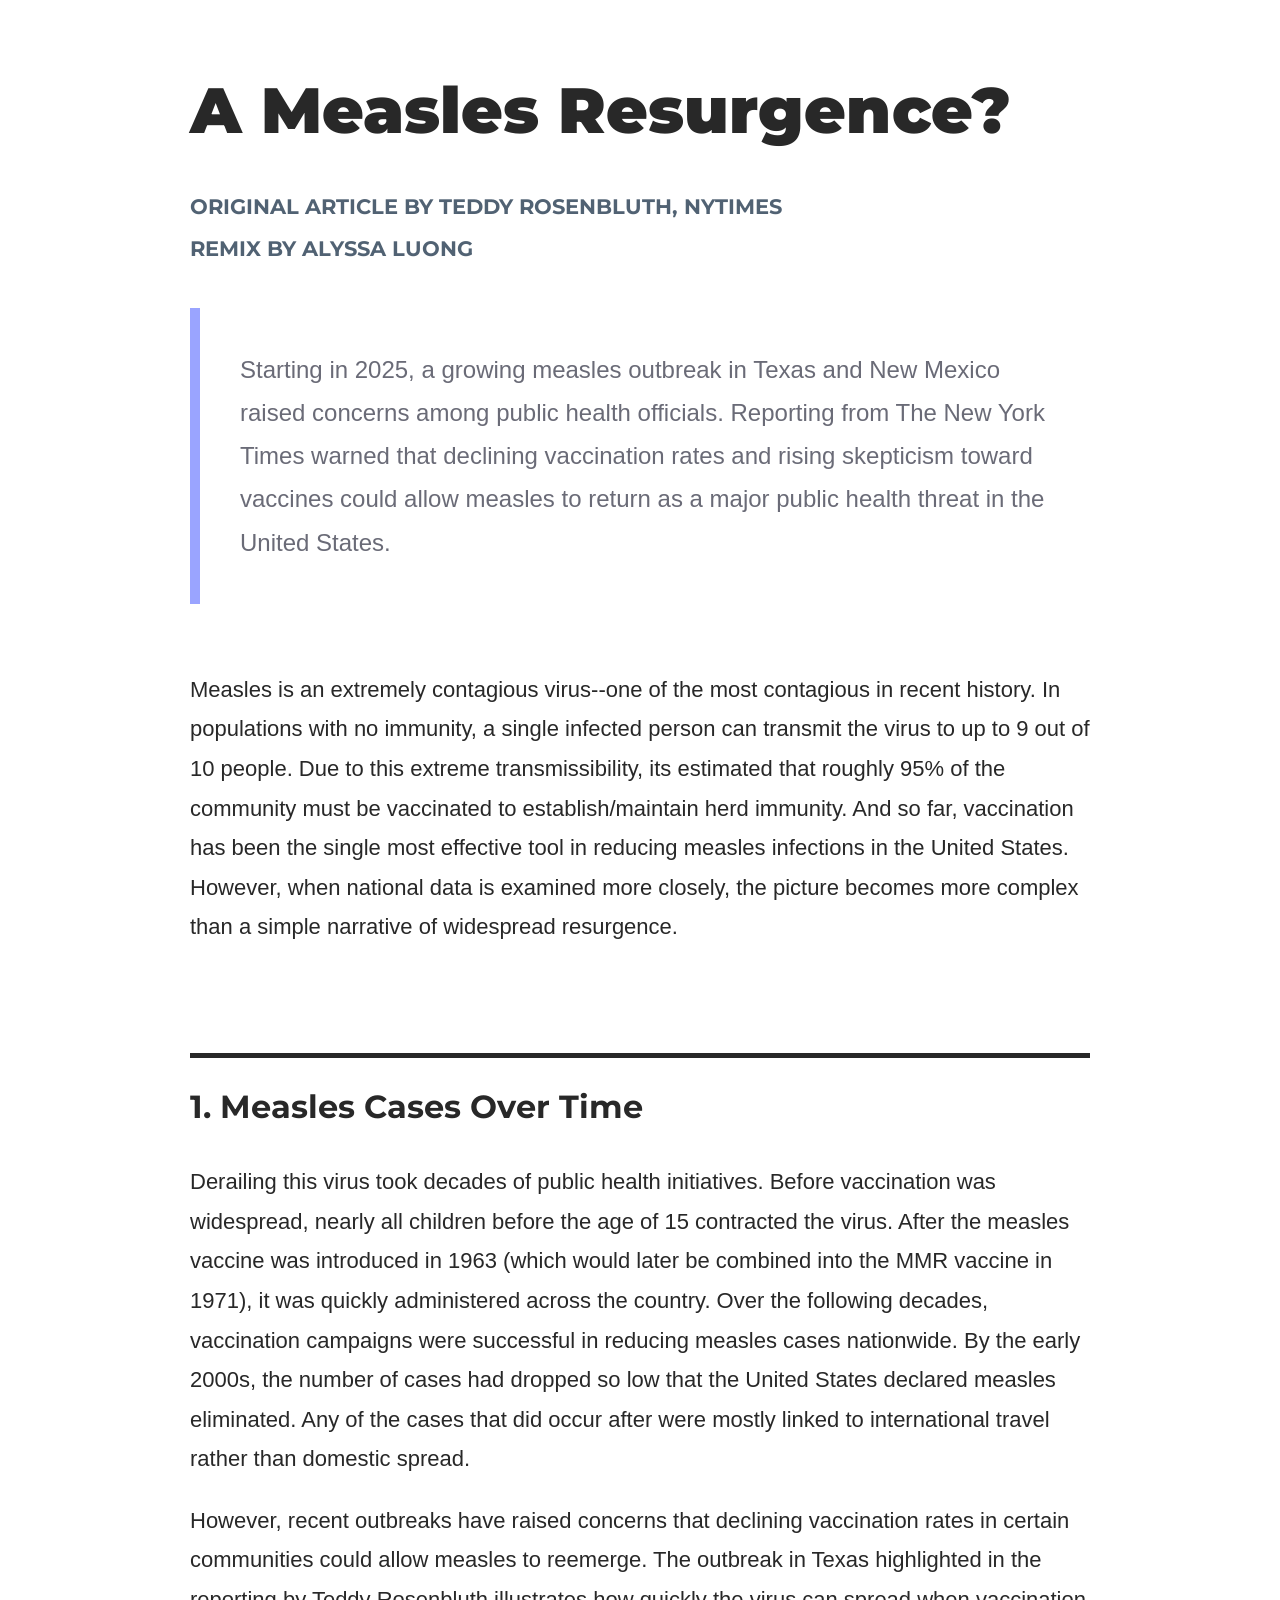
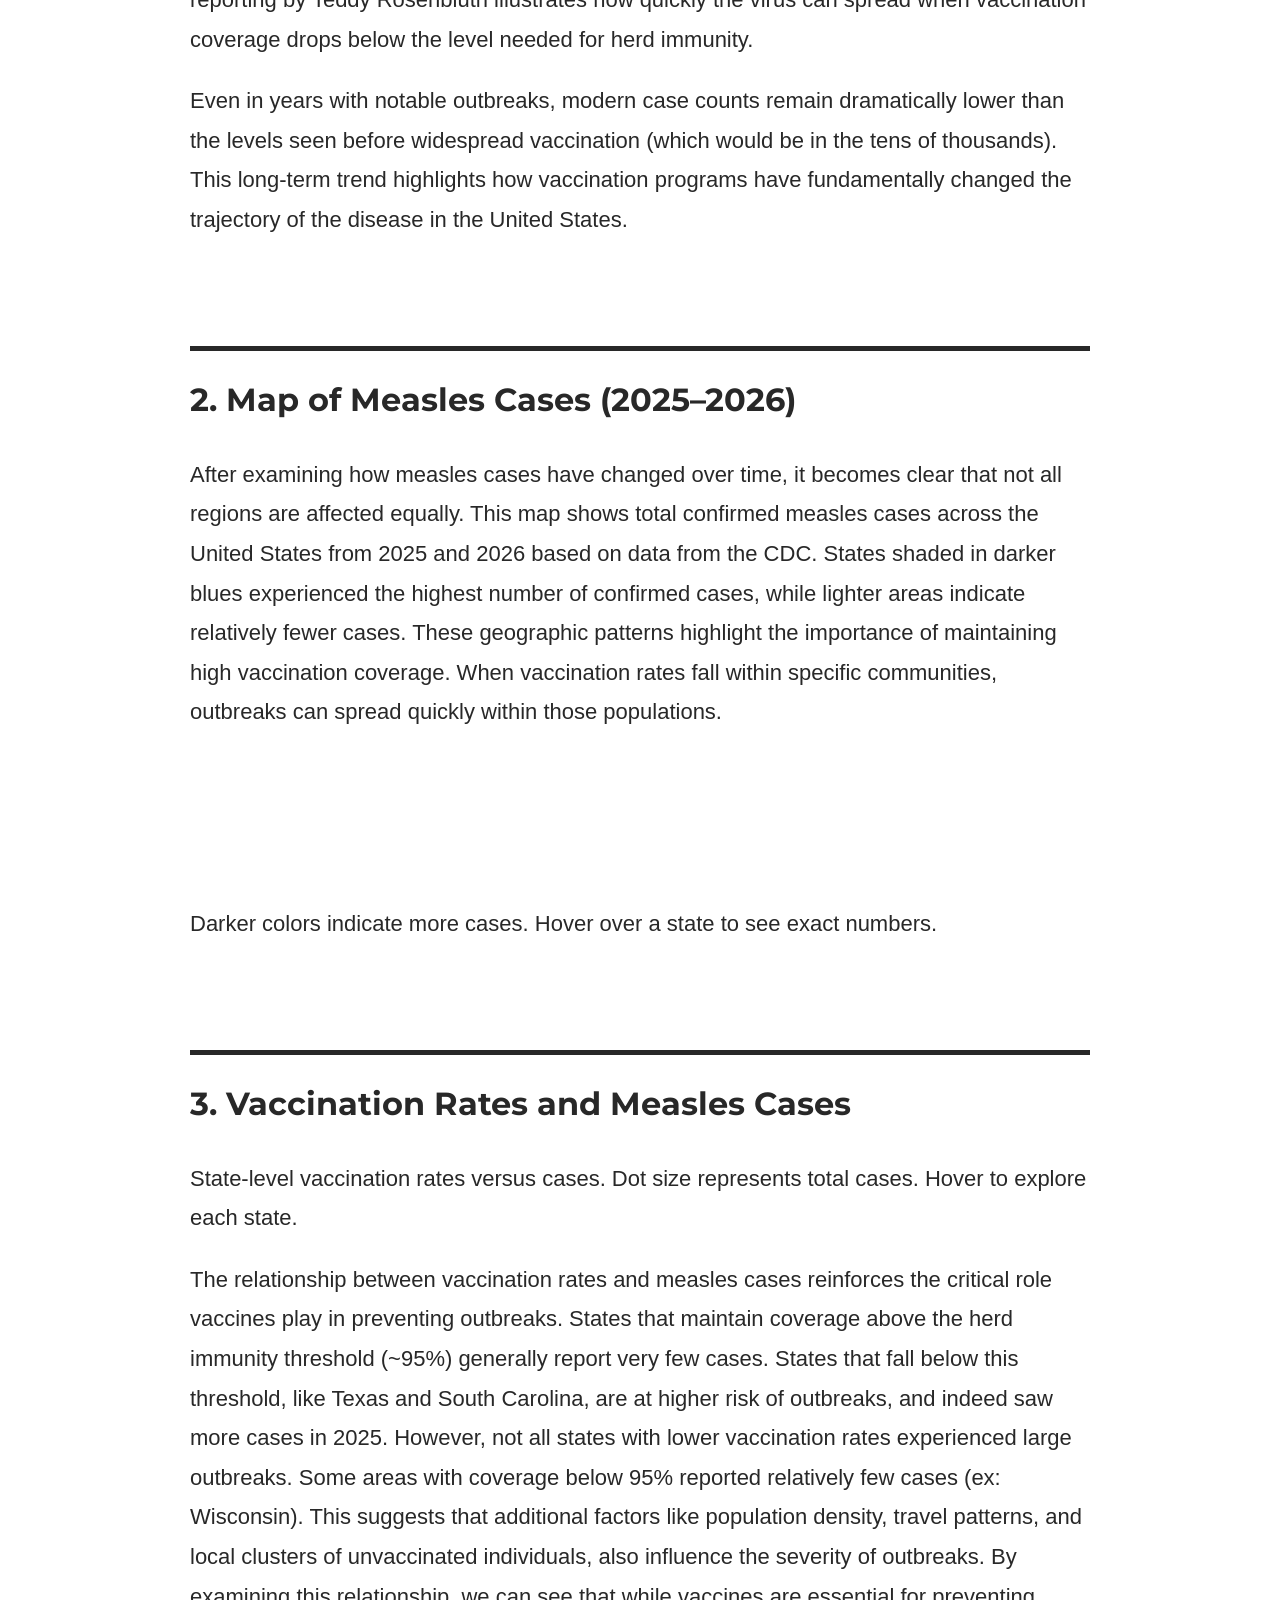
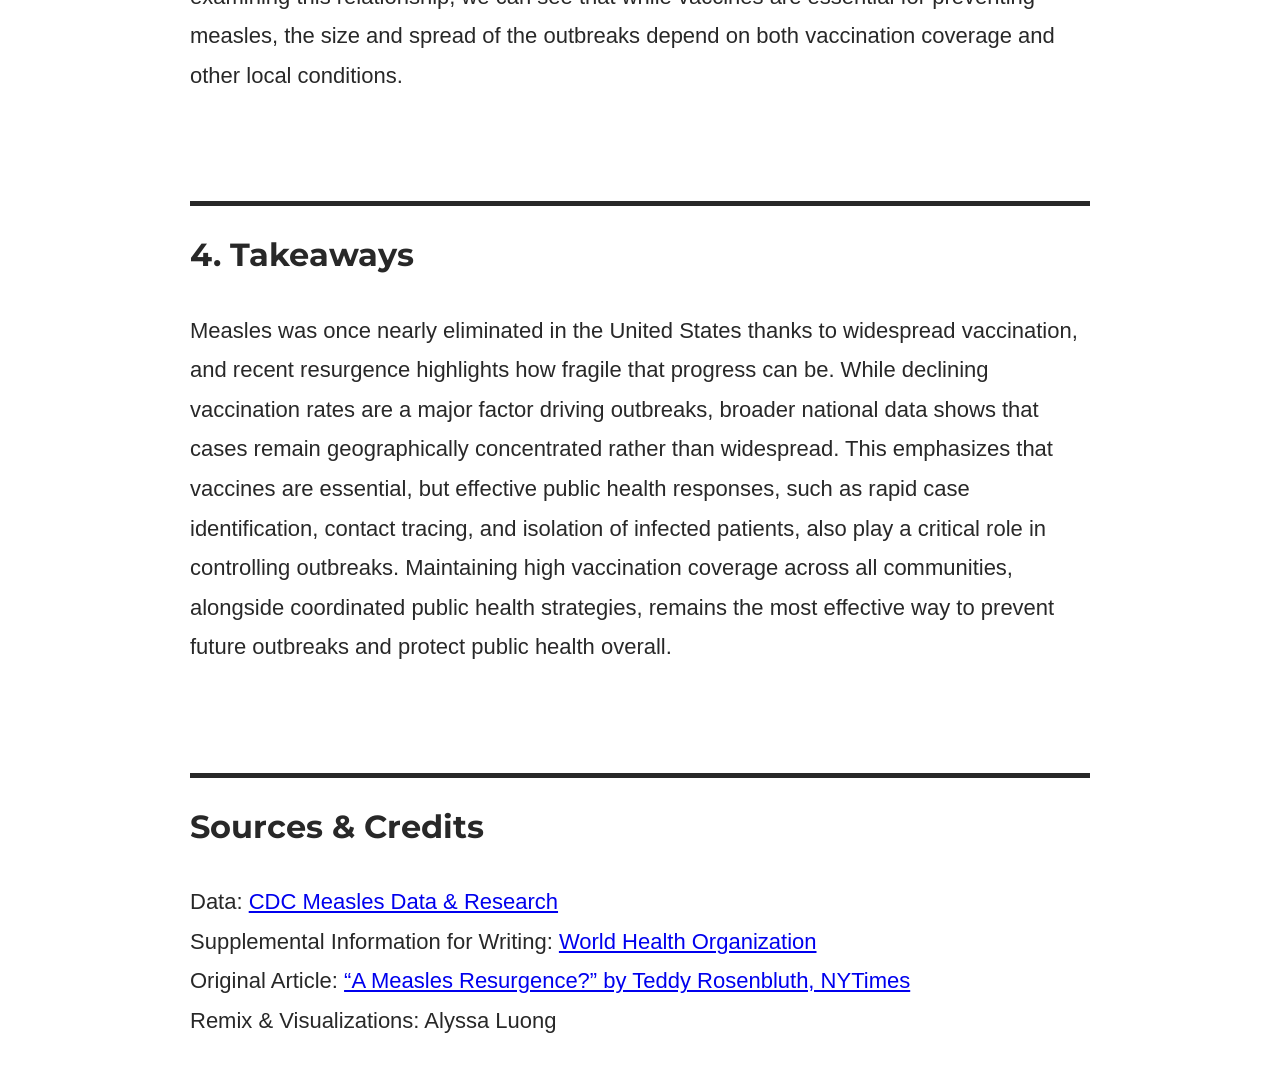
==== measles.html @ c7411b9a "Add files via upload" ====
<!DOCTYPE html>
<html lang="en">
<head>
<meta charset="UTF-8">
<title>A Measles Resurgence?</title>
<link rel="stylesheet" href="styles.css">

<!-- Load D3.js -->
<script src="https://d3js.org/d3.v7.min.js"></script>
<script src="https://d3js.org/d3-scale-chromatic.v1.min.js"></script>
<script src="https://d3js.org/d3-geo-projection.v2.min.js"></script>
<link rel="preconnect" href="https://fonts.googleapis.com">
<link rel="preconnect" href="https://fonts.gstatic.com" crossorigin>
<link href="https://fonts.googleapis.com/css2?family=Lora:ital,wght@0,400..700;1,400..700&family=Montserrat:wght@700;900&display=swap" rel="stylesheet">
<link rel="preconnect" href="https://fonts.googleapis.com">
<link rel="preconnect" href="https://fonts.gstatic.com" crossorigin>
<link href="https://fonts.googleapis.com/css2?family=Varela+Round&display=swap" rel="stylesheet">
</head>
<body>

<header>
  <h1>A Measles Resurgence?</h1>
  <h3>Original Article by Teddy Rosenbluth, NYTimes</h3>
  <h3>Remix by Alyssa Luong</h3>

  <!-- Introduction -->

  <p>Starting in 2025, a growing measles outbreak in Texas and New Mexico raised concerns among public health officials.
    Reporting from The New York Times warned that declining vaccination rates and rising skepticism toward vaccines could allow measles to
     return as a major public health threat in the United States.</p>
</header>
<section>
  <p>
  Measles is an extremely contagious virus--one of the most contagious in recent history. In populations with no immunity, a single infected person
  can transmit the virus to up to 9 out of 10 people. Due to this extreme transmissibility, its estimated that roughly 95% of the community must 
  be vaccinated to establish/maintain herd immunity.  And so far, vaccination has been the single most effective tool in reducing measles infections in the United States.  

  However, when national data is examined more closely, the picture becomes more complex than a simple narrative of widespread resurgence.</p>
</section>


<!-- Section 1: visualization 1 -->
<section>
  <h2>1. Measles Cases Over Time</h2>
  <div id="linechart"></div>
  <div id ="tooltip1"></div>
  
  <p>Derailing this virus took decades of public health initiatives. Before vaccination was widespread, nearly all children before the age of 15 contracted the virus. 
    After the measles vaccine was introduced in 1963 (which would later be combined into the MMR vaccine in 1971), it was quickly administered across the country. Over the 
    following decades, vaccination campaigns were successful in reducing measles cases nationwide. By the early 2000s, the number of cases had dropped so low that the 
    United States declared measles eliminated. Any of the cases that did occur after were mostly linked to international travel rather than domestic spread.


    <p>However, recent outbreaks have raised concerns that declining vaccination rates in certain communities could allow measles to reemerge.
      The outbreak in Texas highlighted in the reporting by Teddy Rosenbluth illustrates how quickly the virus can spread when vaccination coverage 
      drops below the level needed for herd immunity.</p>

      <p>Even in years with notable outbreaks, modern case counts remain dramatically lower than the levels seen before widespread vaccination (which would be in the tens of thousands). 
        This long-term trend highlights how vaccination programs have fundamentally changed the trajectory of the disease in the United States.</p>
</section>


<!-- Section 2: visualization 2 -->
<section>
  <h2>2. Map of Measles Cases (2025–2026)</h2>
  <p>After examining how measles cases have changed over time, it becomes clear that not all regions are affected equally. This map shows total confirmed measles cases across the United States from 2025 and 2026 based on data from the CDC. 
    States shaded in darker blues experienced the highest number of confirmed cases, while lighter areas indicate relatively fewer cases. These geographic patterns highlight the importance of maintaining high vaccination coverage. 
    When vaccination rates fall within specific communities, outbreaks can spread quickly within those populations.

     
  <svg id="map"></svg>
  <div id = "tooltip2"></div>

  <p>Darker colors indicate more cases. Hover over a state to see exact numbers.</p>
  </section>

<!-- Section 3: visualization 3 -->
<section>
  <h2>3. Vaccination Rates and Measles Cases</h2>
  <p>State-level vaccination rates versus cases. Dot size represents total cases. Hover to explore each state.</p>
  <div id="vaccineChart"></div>
  <div id="tooltip3"></div>
  <p>The relationship between vaccination rates and measles cases reinforces the critical role vaccines play in preventing outbreaks. States that maintain coverage above the herd immunity threshold (~95%) generally report very few cases. 
    States that fall below this threshold, like Texas and South Carolina, are at higher risk of outbreaks, and indeed saw more cases in 2025. However, not all states with lower vaccination rates experienced large outbreaks. Some areas with 
    coverage below 95% reported relatively few cases (ex: Wisconsin). This suggests that additional factors like population density, travel patterns, and local clusters of unvaccinated individuals, also influence the severity of outbreaks. By examining this 
    relationship, we can see that while vaccines are essential for preventing measles, the size and spread of the outbreaks depend on both vaccination coverage and other local conditions.</p>
</section>


<!-- Conclusion -->
<section>
  <h2>4. Takeaways</h2>
  <p> Measles was once nearly eliminated in the United States thanks to widespread vaccination, and recent resurgence highlights how fragile that progress can be.
     While declining vaccination rates are a major factor driving outbreaks, broader national data shows that cases remain geographically concentrated rather than widespread. This emphasizes 
    that vaccines are essential, but effective public health responses, such as rapid case identification, contact tracing, and isolation of infected patients, also play a critical role in 
    controlling outbreaks. Maintaining high vaccination coverage across all communities, alongside coordinated public health strategies, remains the most effective way to prevent future outbreaks 
    and protect public health overall.</p>
  </section>

<!-- Sources -->
<section>
  <h2>Sources & Credits</h2>
  <p>
    Data: <a href="https://www.cdc.gov/measles/data-research/index.html">
    CDC Measles Data & Research
  </a><br>
   Supplemental Information for Writing: <a href="https://www.who.int/news-room/fact-sheets/detail/measles">
    World Health Organization
  </a><br>
    Original Article: <a href="https://www.nytimes.com/2025/03/17/briefing/measles-outbreak-texas.html">“A Measles Resurgence?” by Teddy Rosenbluth, NYTimes</a> <br>
    Remix & Visualizations: Alyssa Luong
  </p>
</section>


<!-- FIRST VISUALIZATION = line chart cases overtime -->
<script>
const margin = {top:50, right:50, bottom:90, left:60},
      width1 = 800 - margin.left - margin.right,
      height1 = 600 - margin.top - margin.bottom;

// SVG
const svg = d3.select("#linechart")
  .append("svg")
  .attr("width", width1 + margin.left + margin.right)
  .attr("height", height1 + margin.top + margin.bottom)
  .append("g")
  .attr("transform", `translate(${margin.left},${margin.top})`);

// create tooltip (hover over dots)
const tooltip1 = d3.select("#tooltip1");

// Load CSV
d3.csv("yearly_cases.csv").then(function(data){

  // Convert to numbers
  data.forEach(d => {
    d.year = +d.year;
    d.cases = +d.cases;
  });

  // Sort by year ascending order
  data.sort((a,b) => a.year - b.year);

  // set axes
  const x = d3.scaleLinear()
    .domain([d3.min(data, d => d.year), d3.max(data, d=> d.year)])
    .range([0, width1]);

  const y = d3.scaleLinear()
    .domain([0, d3.max(data, d => d.cases)])
    .range([height1, 0]);

  svg.append("g")
    .attr("transform", `translate(0,${height1})`)
    .call(d3.axisBottom(x).tickFormat(d3.format("d")));

  svg.append("g")
    .call(d3.axisLeft(y));

  // set axes titles

  // x axis = year
 svg.append("text")
   .attr("x", width1 / 2)         
   .attr("y", height1 + 50)   
   .attr("text-anchor", "middle")
   .style("font-size", "16px")
   .text("Year");

   // y axis == # cases
svg.append("text")
   .attr("transform", "rotate(-90)") 
   .attr("x", -height1 / 2)       
   .attr("y", -45)                  
   .attr("text-anchor", "middle")   
   .style("font-size", "16px")
   .text("Number of Measles Cases");
  

   //drawing the line 
  const line = d3.line()
    .x(d => x(d.year))
    .y(d => y(d.cases));

  svg.append("path")
    .datum(data)
    .attr("fill","none")
    .attr("stroke","#f5a6ff")
    .attr("stroke-width",3)
    .attr("d", line);

  // Dots + Tooltip interactions!
  svg.selectAll("circle")
  .data(data)
  .enter()
  .append("circle")
    .attr("cx", function(d) { return x(d.year); })
    .attr("cy", function(d) { return y(d.cases); })
    .attr("r", 5)
    .attr("fill", "#f5a6ff")
    
    .on("mouseover", function(event, d) {
      d3.select(this).attr("r", 8);
      tooltip1.style("opacity", 1)
        .html("Year: " + d.year + "<br>Cases: " + d.cases)
        .style("left", (event.pageX + 10) + "px")
        .style("top", (event.pageY - 20) + "px");
    })
    .on("mousemove", function(event) {
      tooltip1.style("left", (event.pageX + 10) + "px")
              .style("top", (event.pageY - 20) + "px");
    })
    .on("mouseout", function(event, d) {
      d3.select(this).attr("r", 5);
      tooltip1.style("opacity", 0);
    });

});
</script>


<!-- SECOND VISUALIZATION = mapping cases across US -->
<script>
const width2 = 800;
const height2 = 600;

var svg2 = d3.select("#map")
  .attr("width", width2)
  .attr("height", height2);


  //setting up map projection
const projection = d3.geoAlbersUsa()
  .translate([width2 / 2, height2 / 2])
  .scale(1000);

const path = d3.geoPath().projection(projection);

// Color grading based on amount of cases
var colorScale = d3.scaleThreshold()
  .domain([1, 10, 50, 100, 300, 600, 1000])
  .range(d3.schemeBlues[7]);

const tooltip2 = d3.select("#tooltip2");

//loading map + measles case data
d3.json("us_states.json").then(function(geoData) {
  d3.csv("us_measles.csv").then(function(measlesData) {

    svg2.selectAll("path")
      .data(geoData.features)
      .enter()
      .append("path")
        .attr("d", path)
        .attr("stroke", "#fff")
        .attr("stroke-width", 1)
        .attr("class", d => "map-state " + d.properties.NAME.replace(/\s+/g,""))
        .attr("fill", function(d){
      

          //filter and color by each state
          const stateData = measlesData.find(s => s.Location === d.properties.NAME);
          const totalCases = stateData ? (+stateData["2025"] + +stateData["2026"]) : 0;
          return colorScale(totalCases);
        })

      //adding interaction, highlight + tooltip num of cases

      //hover on
      .on("mouseover", function(event, d){
        const stateData = measlesData.find(s => s.Location === d.properties.NAME);
    
        d3.select(this).attr("stroke","#6c5ce7").attr("stroke-width",3);

        tooltip2.style("opacity", 1)
          .html(
            `<strong>${d.properties.NAME}</strong><br>
            2025 Cases: ${stateData["2025"]}<br>
            2026 Cases: ${stateData["2026"]}<br>
            <strong>Total: ${+stateData["2025"] + +stateData["2026"]}</strong>`
          )
          .style("left", (event.pageX+15)+"px")
          .style("top", (event.pageY-25)+"px");

        d3.selectAll(".scatter-dot." + d.properties.NAME.replace(/\s+/g,""))
          .attr("fill","lightblue")
          .attr("r", function(dd){ return r(dd.cases2025)+3; });
      })

      //hover off
      .on("mouseout", function(event, d){
        d3.select(this).attr("stroke","white").attr("stroke-width",1);
        tooltip2.style("opacity",0);

        d3.selectAll(".scatter-dot." + d.properties.NAME.replace(/\s+/g,""))
          .attr("fill","#917cfc")
          .attr("r", function(dd){ return r(dd.cases2025); });
      });

  });
});
</script>

<!-- THIRD VISUALIZATION = vaccine scatterplot -->
<script>
  var margin3 = {top: 40, right: 40, bottom: 70, left: 80},
      width3 = 1000 - margin3.left - margin3.right,
      height3 = 600 - margin3.top - margin3.bottom;

  var svg3 = d3.select("#vaccineChart")
    .append("svg")
      .attr("width", width3 + margin3.left + margin3.right)
      .attr("height", height3 + margin3.top + margin3.bottom)
    .append("g")
      .attr("transform", "translate(" + margin3.left + "," + margin3.top + ")");

  var tooltip3 = d3.select("#tooltip3");

  // load in measles case dta
  d3.csv("us_measles.csv").then(function(measlesData){

    // lookup for 2025 measles cases in us_measles.csv
    var cases2025 = {};
    for(var i=0; i<measlesData.length; i++){
      var d = measlesData[i];
      cases2025[d.Location] = +d["2025"];
    }

    // load in vaccination data
    d3.csv("vaccinations.csv").then(function(vaxData){

      //combining vaccine and measles data (plot vaccine rate vs # cases)
      //latest year for data is 2024-2025
      //plot against 2025 cases ONLY
     var finalData3 = vaxData
        .filter(function(d){ return d["School Year"] === "2024-25" && cases2025[d.Location] !== undefined; })
        .map(function(d){
          return {
            state: d.Location,
            vaccination: +d["Estimated Percent Vaccinated"].replace("%",""),
            cases2025: cases2025[d.Location]
          };
        });


      // set axes
      var x3 = d3.scaleLinear()
        .domain([75,100])
        .range([0, width3]);

      var y3 = d3.scaleLinear()
        .domain([0, d3.max(finalData3, function(d){ return d.cases2025; })])
        .range([height3, 0]);


      // make dot size based on number of cases too
      var r = d3.scaleSqrt()
        .domain([0, d3.max(finalData3, function(d){ return d.cases2025; })])
        .range([4,20]);

     
      svg3.append("g")
        .attr("transform", "translate(0," + height3 + ")")
        .call(d3.axisBottom(x3));
      
      
        // axes titles
      svg3.append("text")
        .attr("x", width3/2)
        .attr("y", height3 + 50)
        .attr("text-anchor", "middle")
        .text("Vaccination Rate (%)");

      svg3.append("g")
        .call(d3.axisLeft(y3));

      svg3.append("text")
        .attr("transform", "rotate(-90)")
        .attr("x", -height3/2)
        .attr("y", -50)
        .attr("text-anchor", "middle")
        .text("Number of Measles Cases (2025)");

      // draw scatterplot dots
      svg3.selectAll("circle")
        .data(finalData3)
        .enter()
        .append("circle")
        .attr("class", function(d){ return "scatter-dot " + d.state.replace(/\s+/g,""); })
        .attr("cx", function(d){ return x3(d.vaccination); })
        .attr("cy", function(d){ return y3(d.cases2025); })
        .attr("r", function(d){ return r(d.cases2025); })
        .attr("fill", "#917cfc")
        
        //hover on
        .on("mouseover", function(event,d){
          tooltip3.style("opacity", 1)
            .html(
              "<strong>" + d.state + "</strong><br>" +
              "Vaccination: " + d.vaccination + "%<br>" +
              "2025 Cases: " + d.cases2025
            )
            .style("left", (event.pageX + 10) + "px")
            .style("top", (event.pageY - 20) + "px");

          d3.select(this)
            .attr("fill", "lightblue");
          
          //adding interaction between viz 2 and 3 --> highlighting state + dot
          d3.selectAll(".map-state." + d.state.replace(/\s+/g,""))
            .attr("stroke","#6c5ce7")
            .attr("stroke-width",3);
          
        })

        //hover off
        .on("mouseout", function(event,d){
          tooltip3.style("opacity", 0);
          d3.select(this)
            .attr("r", r(d.cases2025))
            .attr("fill", "#917cfc");

          d3.selectAll(".map-state." + d.state.replace(/\s+/g,""))
            .attr("stroke","#ffffff")
            .attr("stroke-width",1);
        });

    });
  });
</script>
---- styles.css ----
hmtl{
    margin: 0;
    padding: 0;
}

body {
    font-family: 'Montserrat', sans-serif; 
    font-size: 22px; 
    line-height: 1.8;
    color: rgb(40, 40, 40);
    background-color: white;
    margin: 0;
}

h1, h2, h3 {
    font-family: 'Montserrat', sans-serif;
}

p{
    font-family: 'Varella Round', sans-serif;
}

h1 {
    font-size: 4rem; 
    font-weight: 900;
    margin-bottom: 20px;
}

h2 {
    font-size: 2rem;
    margin-top: 2em;
    border-top: 5px solid rgb(40, 40, 40);
    padding-top: 20px;
}

h3 {
    font-size: 1.3rem;
    color: rgb(81, 98, 115);
    text-transform: uppercase;
    margin: 5px 0;
}

header, section {
    max-width: 900px;
    margin: 0 auto;
    padding: 10px 30px;
}

header p {
    font-size: 1.5rem;
    font-weight: 500;
    color: rgb(106, 107, 119);
    background: white;
    padding: 40px;
    border-left: 10px solid rgb(154, 164, 255);
    margin-top: 40px;
}



#tooltip1,
#tooltip2, #tooltip3{
    position: absolute;
    font-family: 'Varela Round', sans-serif;
    font-size: 16px;
    background: white;
    padding: 10px 15px;
    border: 1px solid #ccc;
    border-radius: 5px;
    box-shadow: 3px 3px 0px rgba(170, 139, 255, 0.67);
    min-width: 140px;
    opacity: 0;
    transition: opacity 0.2s;
}

#map{
     margin: 0 auto;
     display: block;
}
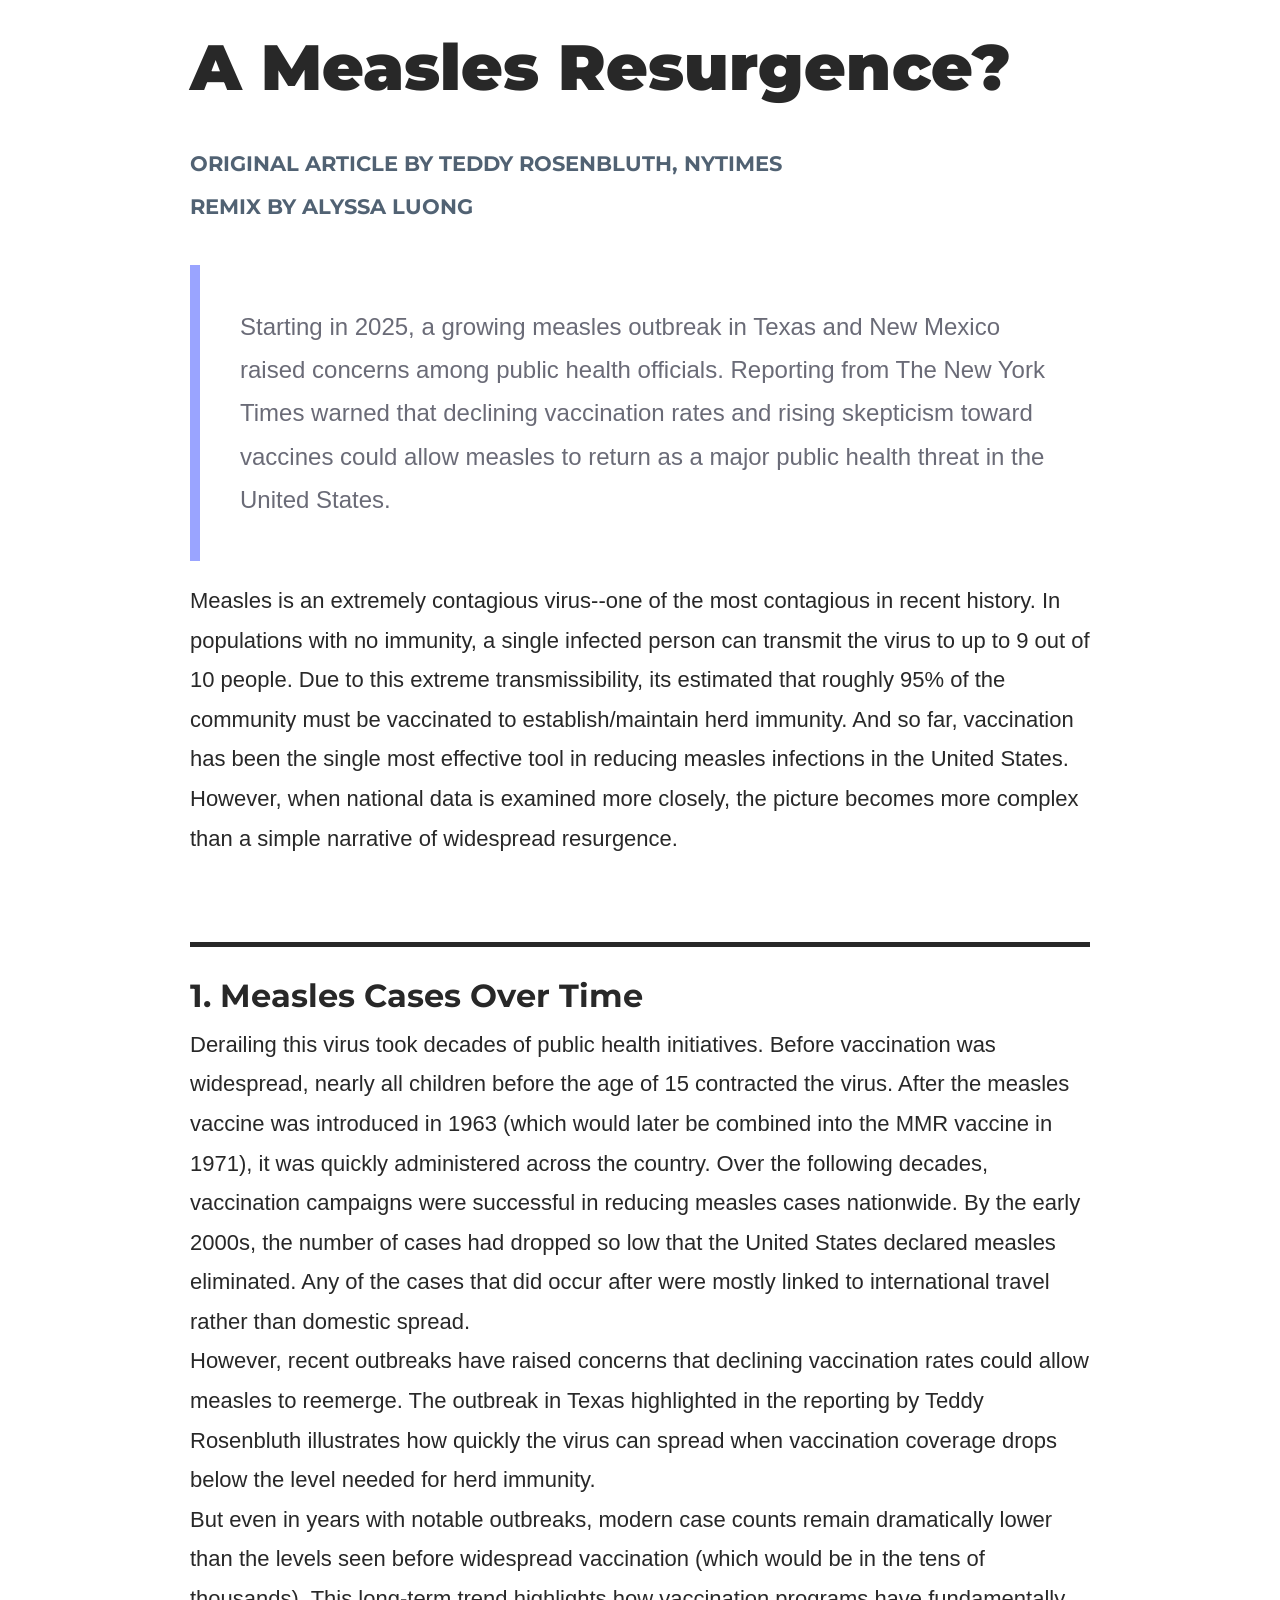
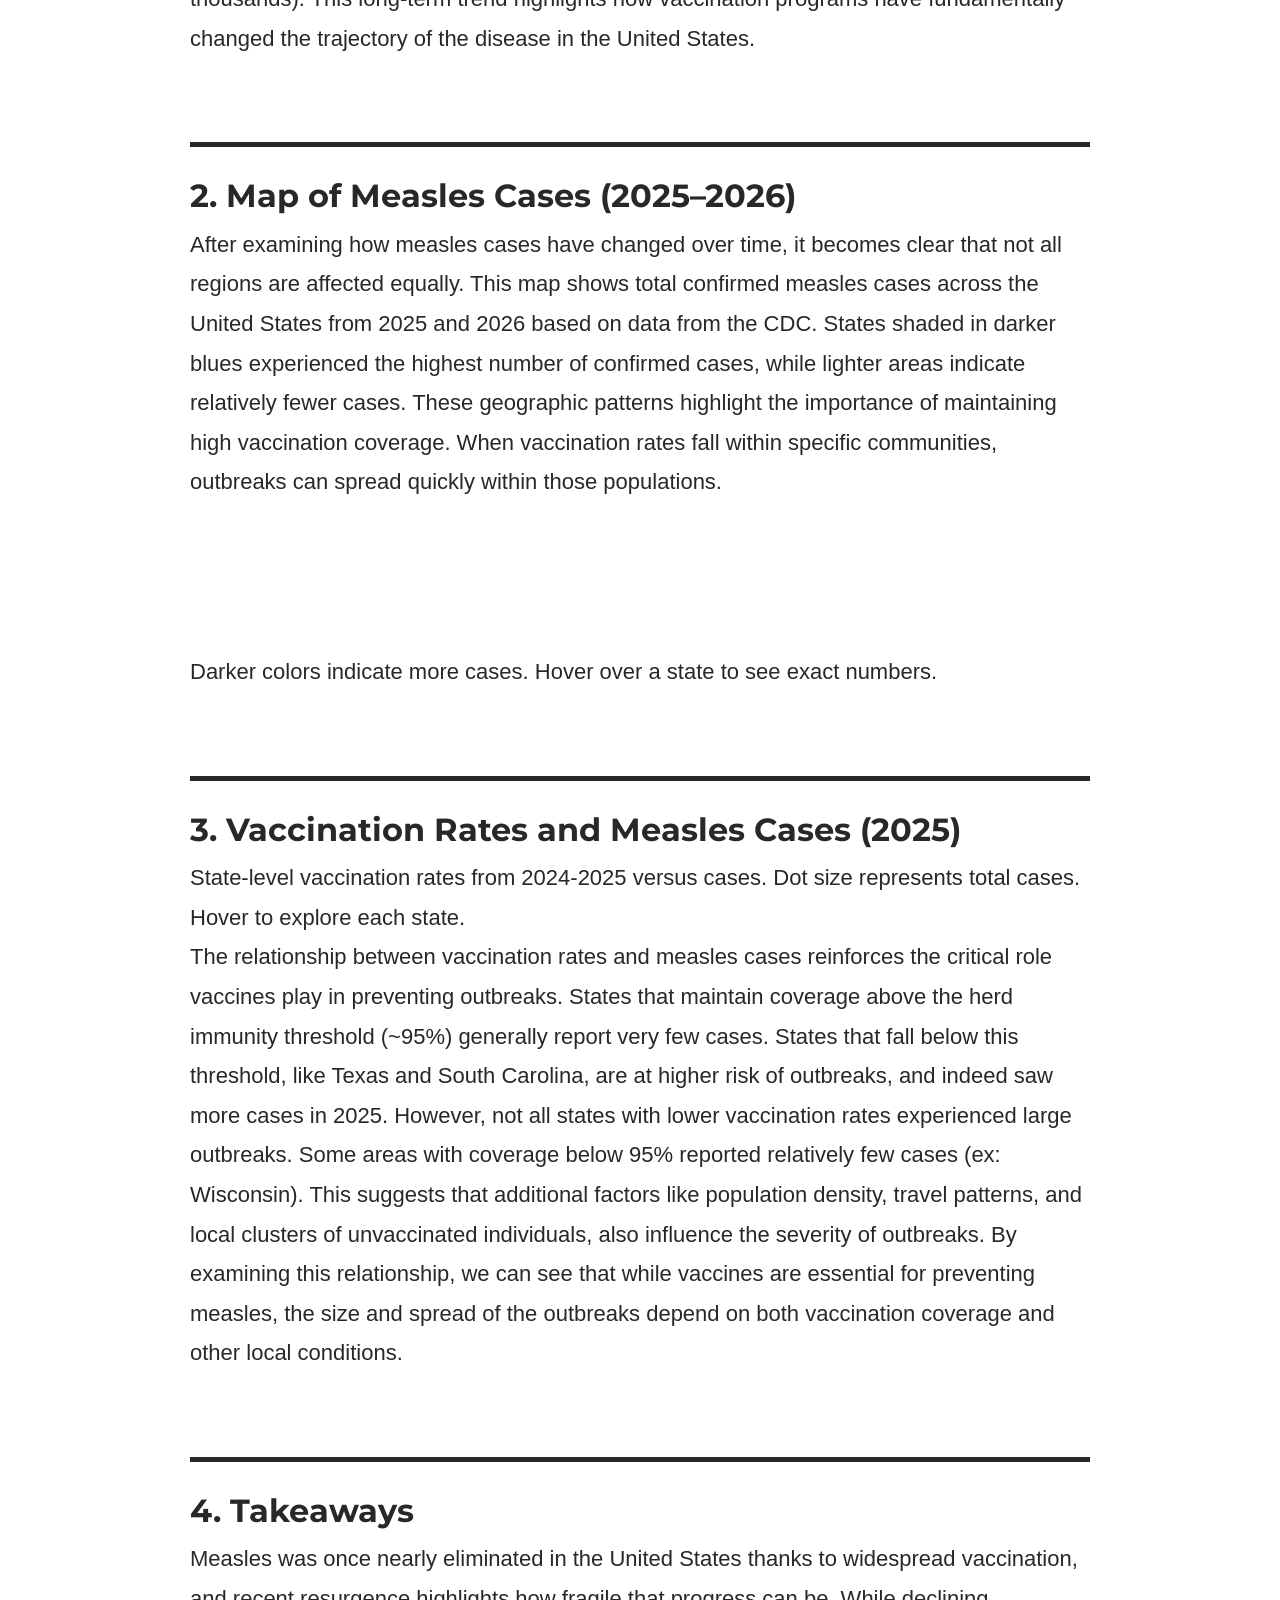
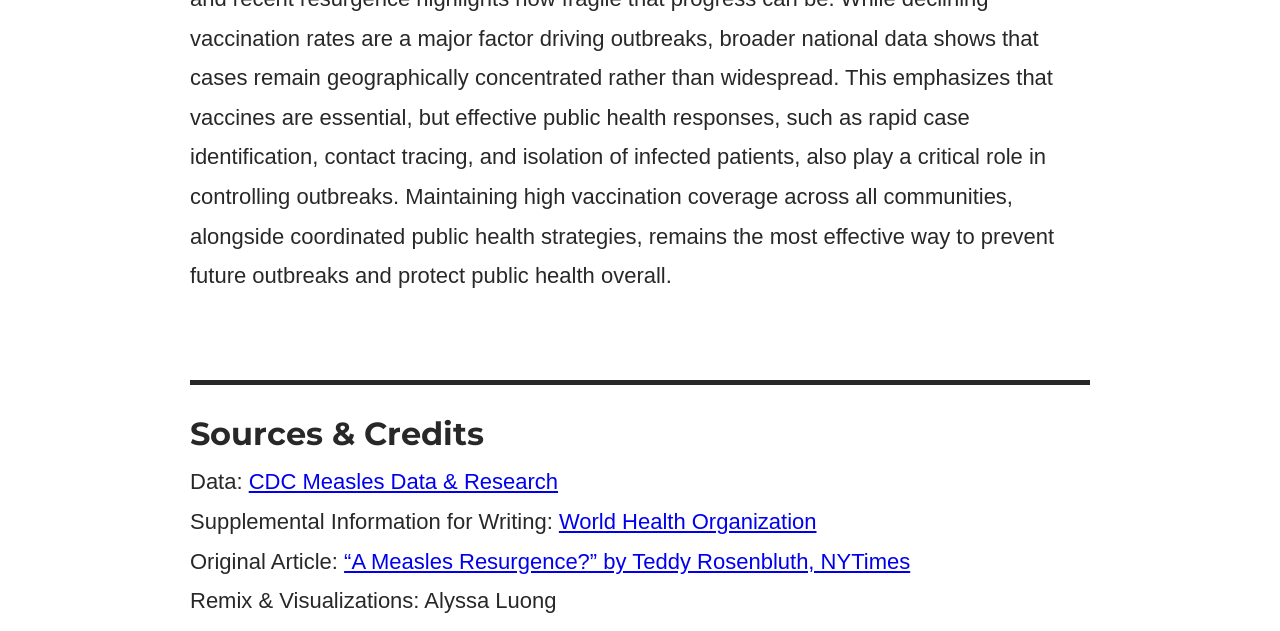
==== commit c22ad8dd: "Add files via upload updating" ====
--- a/measles.html
+++ b/measles.html
@@ -5,10 +5,11 @@
 <title>A Measles Resurgence?</title>
 <link rel="stylesheet" href="styles.css">
 
-<!-- Load D3.js -->
 <script src="https://d3js.org/d3.v7.min.js"></script>
 <script src="https://d3js.org/d3-scale-chromatic.v1.min.js"></script>
 <script src="https://d3js.org/d3-geo-projection.v2.min.js"></script>
+
+
 <link rel="preconnect" href="https://fonts.googleapis.com">
 <link rel="preconnect" href="https://fonts.gstatic.com" crossorigin>
 <link href="https://fonts.googleapis.com/css2?family=Lora:ital,wght@0,400..700;1,400..700&family=Montserrat:wght@700;900&display=swap" rel="stylesheet">
@@ -16,6 +17,7 @@
 <link rel="preconnect" href="https://fonts.gstatic.com" crossorigin>
 <link href="https://fonts.googleapis.com/css2?family=Varela+Round&display=swap" rel="stylesheet">
 </head>
+
 <body>
 
 <header>
@@ -51,11 +53,11 @@
     United States declared measles eliminated. Any of the cases that did occur after were mostly linked to international travel rather than domestic spread.
 
 
-    <p>However, recent outbreaks have raised concerns that declining vaccination rates in certain communities could allow measles to reemerge.
+    <p>However, recent outbreaks have raised concerns that declining vaccination rates could allow measles to reemerge.
       The outbreak in Texas highlighted in the reporting by Teddy Rosenbluth illustrates how quickly the virus can spread when vaccination coverage 
       drops below the level needed for herd immunity.</p>
 
-      <p>Even in years with notable outbreaks, modern case counts remain dramatically lower than the levels seen before widespread vaccination (which would be in the tens of thousands). 
+      <p>But even in years with notable outbreaks, modern case counts remain dramatically lower than the levels seen before widespread vaccination (which would be in the tens of thousands). 
         This long-term trend highlights how vaccination programs have fundamentally changed the trajectory of the disease in the United States.</p>
 </section>
 
@@ -64,7 +66,7 @@
 <section>
   <h2>2. Map of Measles Cases (2025–2026)</h2>
   <p>After examining how measles cases have changed over time, it becomes clear that not all regions are affected equally. This map shows total confirmed measles cases across the United States from 2025 and 2026 based on data from the CDC. 
-    States shaded in darker blues experienced the highest number of confirmed cases, while lighter areas indicate relatively fewer cases. These geographic patterns highlight the importance of maintaining high vaccination coverage. 
+   States shaded in darker blues experienced the highest number of confirmed cases, while lighter areas indicate relatively fewer cases. These geographic patterns highlight the importance of maintaining high vaccination coverage. 
     When vaccination rates fall within specific communities, outbreaks can spread quickly within those populations.
 
      
@@ -76,8 +78,8 @@
 
 <!-- Section 3: visualization 3 -->
 <section>
-  <h2>3. Vaccination Rates and Measles Cases</h2>
-  <p>State-level vaccination rates versus cases. Dot size represents total cases. Hover to explore each state.</p>
+  <h2>3. Vaccination Rates and Measles Cases (2025)</h2>
+  <p>State-level vaccination rates from 2024-2025 versus cases. Dot size represents total cases. Hover to explore each state.</p>
   <div id="vaccineChart"></div>
   <div id="tooltip3"></div>
   <p>The relationship between vaccination rates and measles cases reinforces the critical role vaccines play in preventing outbreaks. States that maintain coverage above the herd immunity threshold (~95%) generally report very few cases. 
@@ -133,7 +135,7 @@
 // Load CSV
 d3.csv("yearly_cases.csv").then(function(data){
 
-  // Convert to numbers
+  // Convert years to actual numbers
   data.forEach(d => {
     d.year = +d.year;
     d.cases = +d.cases;
@@ -142,7 +144,7 @@
   // Sort by year ascending order
   data.sort((a,b) => a.year - b.year);
 
-  // set axes
+  // setup axes
   const x = d3.scaleLinear()
     .domain([d3.min(data, d => d.year), d3.max(data, d=> d.year)])
     .range([0, width1]);
@@ -179,11 +181,11 @@
   
 
    //drawing the line 
-  const line = d3.line()
+ const line = d3.line()
     .x(d => x(d.year))
     .y(d => y(d.cases));
 
-  svg.append("path")
+   svg.append("path")
     .datum(data)
     .attr("fill","none")
     .attr("stroke","#f5a6ff")
@@ -192,13 +194,13 @@
 
   // Dots + Tooltip interactions!
   svg.selectAll("circle")
-  .data(data)
-  .enter()
-  .append("circle")
-    .attr("cx", function(d) { return x(d.year); })
-    .attr("cy", function(d) { return y(d.cases); })
-    .attr("r", 5)
-    .attr("fill", "#f5a6ff")
+    .data(data)
+    .enter()
+    .append("circle")
+      .attr("cx", function(d) { return x(d.year); })
+      .attr("cy", function(d) { return y(d.cases); })
+      .attr("r", 5)
+      .attr("fill", "#f5a6ff")
     
     .on("mouseover", function(event, d) {
       d3.select(this).attr("r", 8);
@@ -207,10 +209,7 @@
         .style("left", (event.pageX + 10) + "px")
         .style("top", (event.pageY - 20) + "px");
     })
-    .on("mousemove", function(event) {
-      tooltip1.style("left", (event.pageX + 10) + "px")
-              .style("top", (event.pageY - 20) + "px");
-    })
+
     .on("mouseout", function(event, d) {
       d3.select(this).attr("r", 5);
       tooltip1.style("opacity", 0);
@@ -268,7 +267,7 @@
       //adding interaction, highlight + tooltip num of cases
 
       //hover on
-      .on("mouseover", function(event, d){
+    .on("mouseover", function(event, d){
         const stateData = measlesData.find(s => s.Location === d.properties.NAME);
     
         d3.select(this).attr("stroke","#6c5ce7").attr("stroke-width",3);
@@ -280,8 +279,8 @@
             2026 Cases: ${stateData["2026"]}<br>
             <strong>Total: ${+stateData["2025"] + +stateData["2026"]}</strong>`
           )
-          .style("left", (event.pageX+15)+"px")
-          .style("top", (event.pageY-25)+"px");
+          .style("left", (event.pageX + 10) + "px")
+          .style("top", (event.pageY - 20) + "px");
 
         d3.selectAll(".scatter-dot." + d.properties.NAME.replace(/\s+/g,""))
           .attr("fill","lightblue")
@@ -333,7 +332,7 @@
       //combining vaccine and measles data (plot vaccine rate vs # cases)
       //latest year for data is 2024-2025
       //plot against 2025 cases ONLY
-     var finalData3 = vaxData
+     var mergedData = vaxData
         .filter(function(d){ return d["School Year"] === "2024-25" && cases2025[d.Location] !== undefined; })
         .map(function(d){
           return {
@@ -344,19 +343,19 @@
         });
 
 
-      // set axes
+      // setup axes
       var x3 = d3.scaleLinear()
         .domain([75,100])
         .range([0, width3]);
 
       var y3 = d3.scaleLinear()
-        .domain([0, d3.max(finalData3, function(d){ return d.cases2025; })])
+        .domain([0, d3.max(mergedData, function(d){ return d.cases2025; })])
         .range([height3, 0]);
 
 
       // make dot size based on number of cases too
       var r = d3.scaleSqrt()
-        .domain([0, d3.max(finalData3, function(d){ return d.cases2025; })])
+        .domain([0, d3.max(mergedData, function(d){ return d.cases2025; })])
         .range([4,20]);
 
      
@@ -384,7 +383,7 @@
 
       // draw scatterplot dots
       svg3.selectAll("circle")
-        .data(finalData3)
+        .data(mergedData)
         .enter()
         .append("circle")
         .attr("class", function(d){ return "scatter-dot " + d.state.replace(/\s+/g,""); })
@@ -401,8 +400,8 @@
               "Vaccination: " + d.vaccination + "%<br>" +
               "2025 Cases: " + d.cases2025
             )
-            .style("left", (event.pageX + 10) + "px")
-            .style("top", (event.pageY - 20) + "px");
+           .style("left", (event.pageX + 10) + "px")
+        .style("top", (event.pageY - 20) + "px");
 
           d3.select(this)
             .attr("fill", "lightblue");
--- a/styles.css
+++ b/styles.css
@@ -1,4 +1,4 @@
-hmtl{
+*{
     margin: 0;
     padding: 0;
 }
@@ -56,8 +56,6 @@
     margin-top: 40px;
 }
 
-
-
 #tooltip1,
 #tooltip2, #tooltip3{
     position: absolute;
